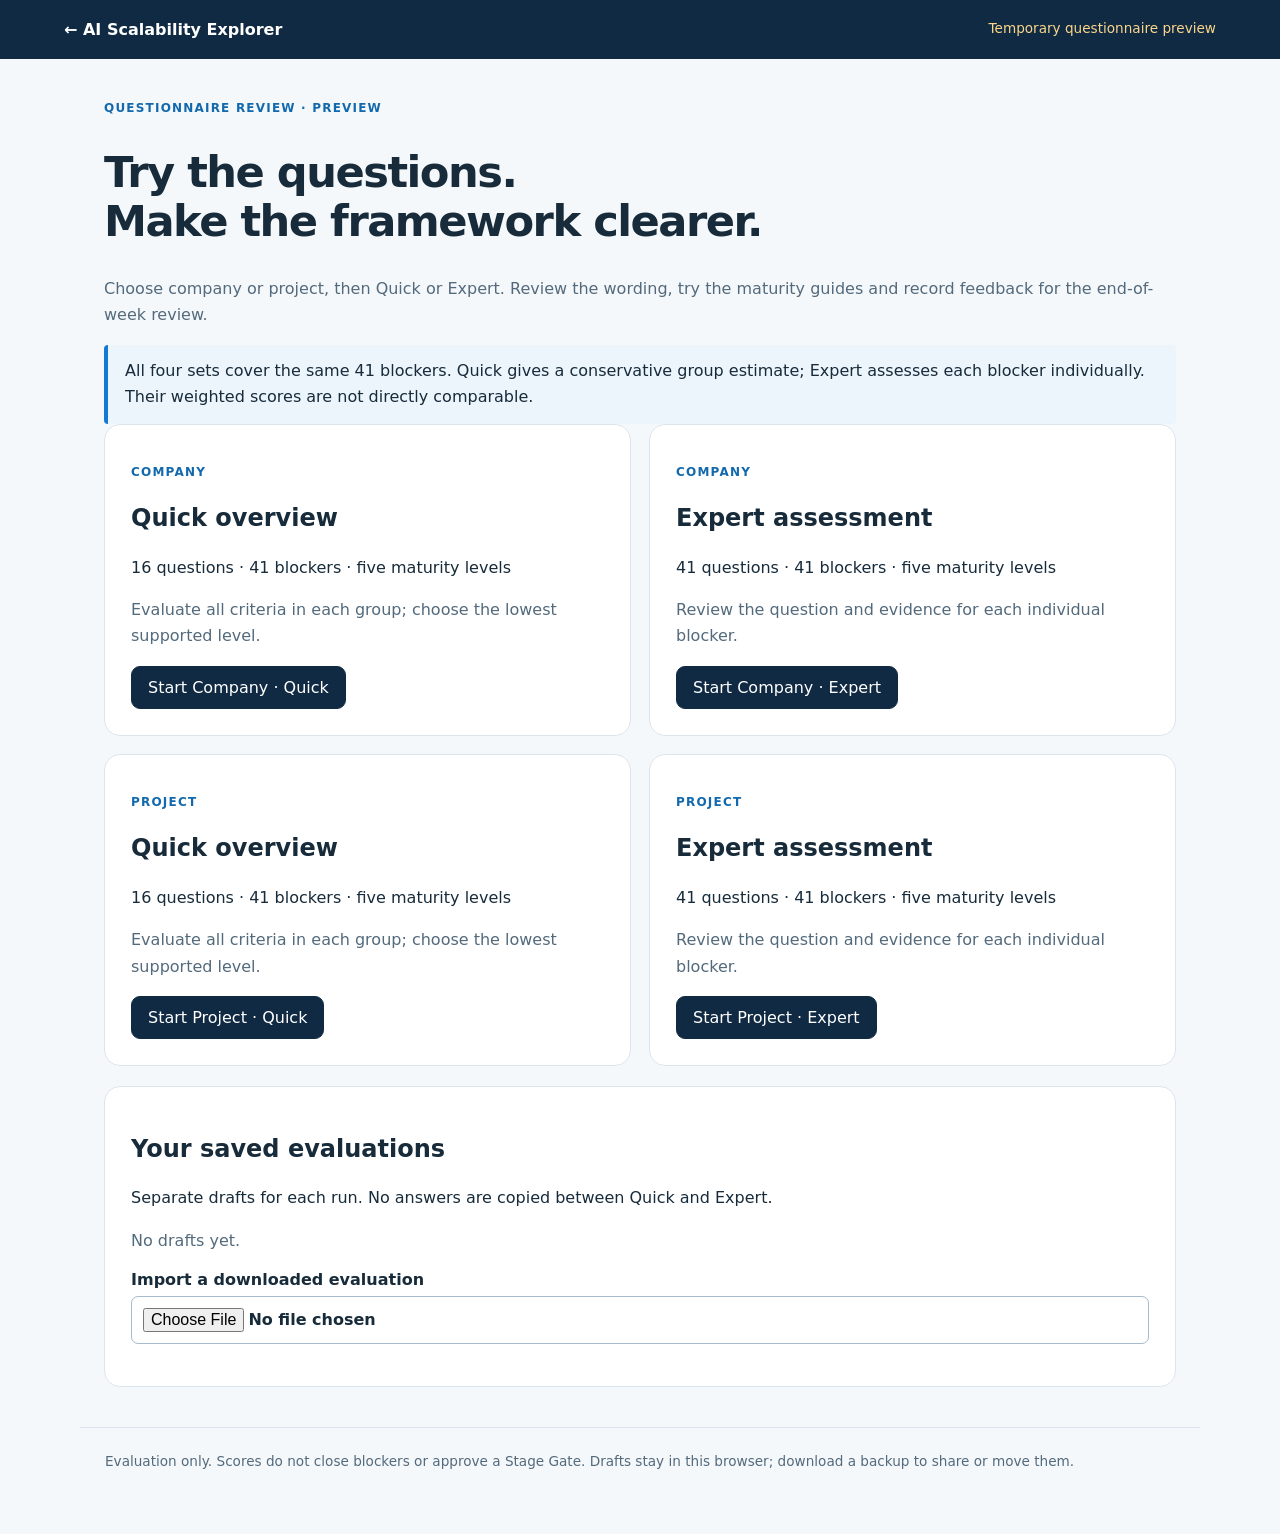
==== assessment-preview/index.html @ f918178c "Add isolated four-questionnaire evaluation preview" ====
<!doctype html>
<html lang="en">
<head>
  <meta charset="utf-8"><meta name="viewport" content="width=device-width,initial-scale=1">
  <title>Questionnaire review · AI Scalability Explorer</title>
  <link rel="stylesheet" href="styles.css">
  <script src="model.js" defer></script><script src="app.js" defer></script>
</head>
<body>
  <header><a href="../">← AI Scalability Explorer</a><span>Temporary questionnaire preview</span></header>
  <main id="app" tabindex="-1"><p>Loading the four questionnaires…</p></main>
  <p id="storage-status" role="status" aria-live="polite"></p>
  <footer>Evaluation only. Scores do not close blockers or approve a Stage Gate. Drafts stay in this browser; download a backup to share or move them.</footer>
</body>
</html>
---- assessment-preview/styles.css ----
:root{font-family:Inter,system-ui,sans-serif;color:#172b3a;background:#f5f8fb;font-synthesis:none;--navy:#102a43;--blue:#1269ad;--line:#dce5ed}*{box-sizing:border-box}body{margin:0}header{background:var(--navy);color:white;padding:20px 5%;display:flex;justify-content:space-between;gap:15px;flex-wrap:wrap}header a{color:white;text-decoration:none;font-weight:700}header span{font-size:.85rem;color:#fbd68a}main{max-width:1120px;margin:40px auto;padding:0 24px}h1{font-size:clamp(1.8rem,4vw,2.7rem);letter-spacing:-.035em;line-height:1.15}h2{line-height:1.35}p{line-height:1.65}.muted,small{color:#536a7c}.eyebrow{text-transform:uppercase;letter-spacing:.1em;font-size:.75rem;font-weight:800;color:var(--blue)}.cards{display:grid;grid-template-columns:repeat(2,minmax(0,1fr));gap:18px}.card,.question,.panel{background:#fff;border:1px solid var(--line);border-radius:16px;padding:26px;margin:20px 0}.cards .card{margin:0}.tools{display:flex;gap:10px;align-items:center;flex-wrap:wrap;margin:20px 0}button,.button{font:inherit;display:inline-block;border:1px solid #b5c8d6;border-radius:9px;background:white;color:var(--navy);padding:11px 16px;cursor:pointer;text-decoration:none}button:hover,.button:hover{background:#ecf4fb}button.primary{background:var(--navy);color:white;border-color:var(--navy)}button:disabled{opacity:.4;cursor:default}button:focus-visible,a:focus-visible,input:focus-visible,textarea:focus-visible,select:focus-visible,summary:focus-visible{outline:3px solid #1687db;outline-offset:3px}.metadata{display:grid;grid-template-columns:1fr 1fr;gap:16px}label.field{display:block;font-weight:650;margin:15px 0}input:not([type=radio]):not([type=checkbox]),textarea,select{font:inherit;width:100%;padding:11px;border:1px solid #a7bbca;border-radius:7px;background:white;color:#172b3a;margin-top:7px}textarea{min-height:95px;resize:vertical}fieldset{padding:0;border:0;margin:20px 0}legend{font-weight:750;margin-bottom:12px}.option{display:flex;align-items:flex-start;gap:12px;padding:16px;border:1px solid var(--line);border-radius:10px;margin:9px 0;cursor:pointer;line-height:1.5}.option:has(input:checked){border-color:#1479d2;background:#edf6ff;box-shadow:inset 3px 0 #1479d2}.option input{margin-top:5px;flex-shrink:0}.option strong{display:block;margin-bottom:5px}.option span{display:block}.notice{background:#fff5db;border-left:4px solid #bd8600;padding:13px 17px;line-height:1.65;border-radius:4px}.info{background:#edf5fc;border-color:#1479d2}.statusline{background:#edf4f9;border-radius:9px;padding:12px 16px;display:flex;gap:16px;flex-wrap:wrap}.statusline strong{color:var(--navy)}progress{width:100%;height:10px;accent-color:var(--blue)}details{border-top:1px solid var(--line);padding:15px 0}summary{cursor:pointer;font-weight:650;line-height:1.5}.trace{padding:0 0 20px}.trace li{margin:8px 0;line-height:1.6}.criteria{white-space:pre-line;line-height:1.7}.metrics{display:grid;grid-template-columns:repeat(3,1fr);gap:16px}.metric{padding:20px;background:#fff;border:1px solid var(--line);border-radius:12px}.metric strong{display:block;font-size:1.9rem;margin-bottom:6px}.table-wrap{overflow-x:auto}table{width:100%;border-collapse:collapse;font-size:.92rem}th,td{text-align:left;border-bottom:1px solid var(--line);padding:12px;vertical-align:top}th{background:#edf4f9}.result-answer{break-inside:avoid;border-bottom:1px solid var(--line);padding:18px 0}.result-answer p{white-space:pre-wrap}.error{color:#9a2525}#storage-status{max-width:1072px;margin:20px auto;padding:0 24px;color:#536a7c}footer{max-width:1120px;margin:40px auto;padding:25px;color:#536a7c;border-top:1px solid var(--line);font-size:.85rem}.hidden{display:none!important}@media(max-width:650px){main{margin-top:24px;padding:0 16px}.cards,.metadata,.metrics{grid-template-columns:1fr}.card,.question,.panel{padding:18px}header{padding:17px}.tools button{flex-grow:1}}@media print{header,.tools,footer,#storage-status,button{display:none!important}body{background:white}main{margin:0;max-width:none;padding:0}.panel{border:0;padding:0}.metrics{grid-template-columns:repeat(3,1fr)}details{display:block}details> :not(summary){display:block}h2,h3{break-after:avoid}.table-wrap{overflow:visible}.result-answer{break-inside:avoid}a{color:inherit}}
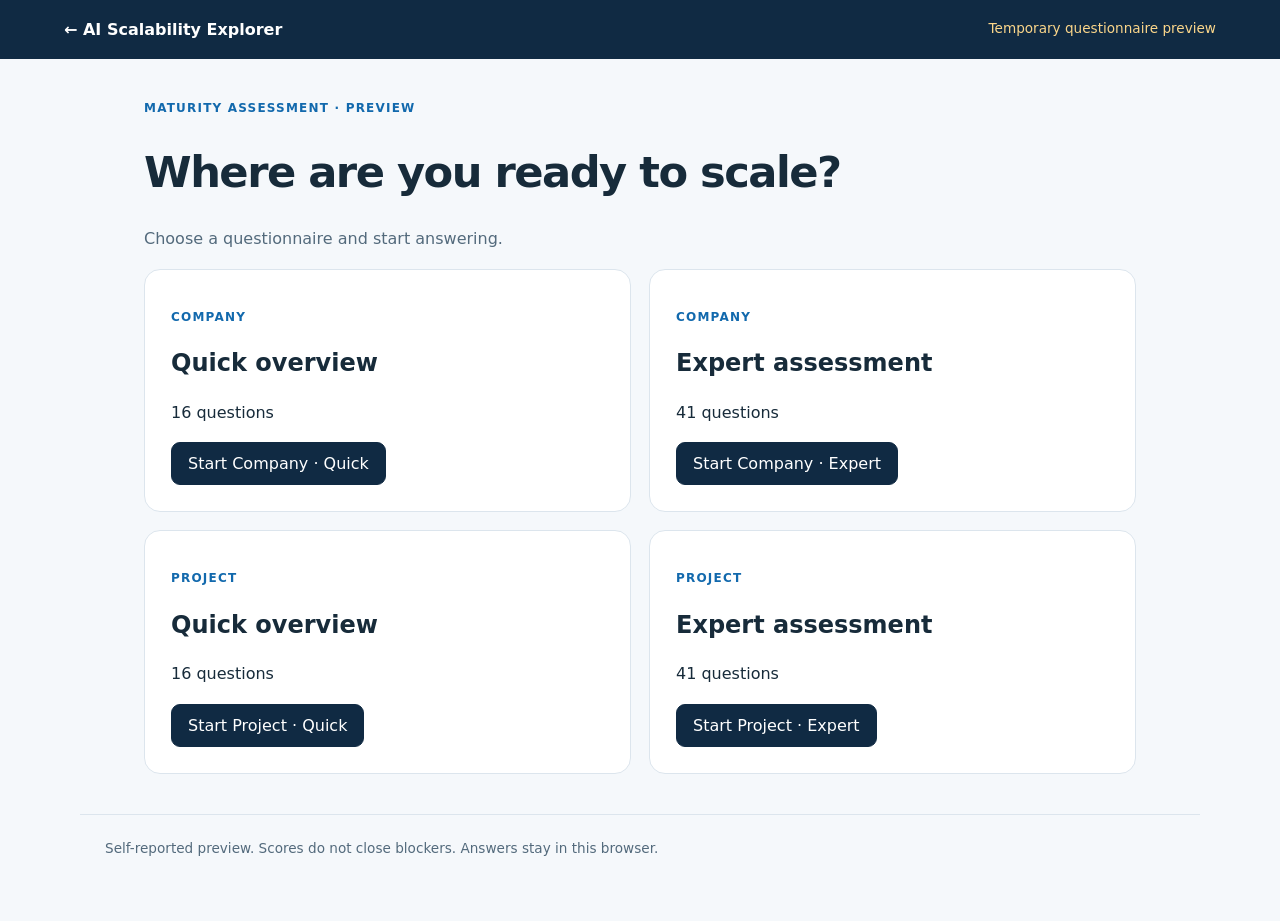
==== commit 7f7a1415: "Simplify questionnaire review with radar and personalised timeline" ====
--- a/assessment-preview/index.html
+++ b/assessment-preview/index.html
@@ -4,12 +4,13 @@
   <meta charset="utf-8"><meta name="viewport" content="width=device-width,initial-scale=1">
   <title>Questionnaire review · AI Scalability Explorer</title>
   <link rel="stylesheet" href="styles.css">
-  <script src="model.js" defer></script><script src="app.js" defer></script>
+  <link rel="stylesheet" href="simplified.css">
+  <script src="model.js" defer></script><script src="views.js" defer></script><script src="app.js" defer></script>
 </head>
 <body>
   <header><a href="../">← AI Scalability Explorer</a><span>Temporary questionnaire preview</span></header>
   <main id="app" tabindex="-1"><p>Loading the four questionnaires…</p></main>
   <p id="storage-status" role="status" aria-live="polite"></p>
-  <footer>Evaluation only. Scores do not close blockers or approve a Stage Gate. Drafts stay in this browser; download a backup to share or move them.</footer>
+  <footer>Self-reported preview. Scores do not close blockers. Answers stay in this browser.</footer>
 </body>
 </html>
--- a/assessment-preview/simplified.css
+++ b/assessment-preview/simplified.css
@@ -0,0 +1,5 @@
+.sr-only{position:absolute;width:1px;height:1px;padding:0;margin:-1px;overflow:hidden;clip:rect(0,0,0,0);white-space:nowrap;border:0}
+.radar-panel{background:white;border:1px solid #dce5ed;border-radius:18px;padding:16px 20px;text-align:center;max-width:850px;margin:20px auto}
+.radar{display:block;width:100%;max-height:570px;margin:auto}.radar-caption{font-size:.88rem;margin:0 0 12px}.result-actions{justify-content:center}.pdf-only{display:none}.drafts{display:flex;gap:10px;flex-wrap:wrap}.drafts small{display:block;margin-top:4px}.option{padding:12px 16px}.question{max-width:850px;margin:20px auto}.pdf-enabler{break-inside:avoid;border-bottom:1px solid #dce5ed;padding:12px 0}main{max-width:1040px}
+@media print{.pdf-only{display:block;break-before:page}.radar-panel{max-width:650px;border:0}.radar{max-height:450px}.sr-only{display:none}.pdf-enabler p{line-height:1.5;font-size:11pt}h1{font-size:24pt}.radar-caption{font-size:10pt}@page{size:A4;margin:16mm}}
+@media(max-width:600px){.radar-panel{padding:6px 0}.radar{min-height:310px}.radar-caption{padding:0 16px}.option strong{display:inline;margin-right:10px}}
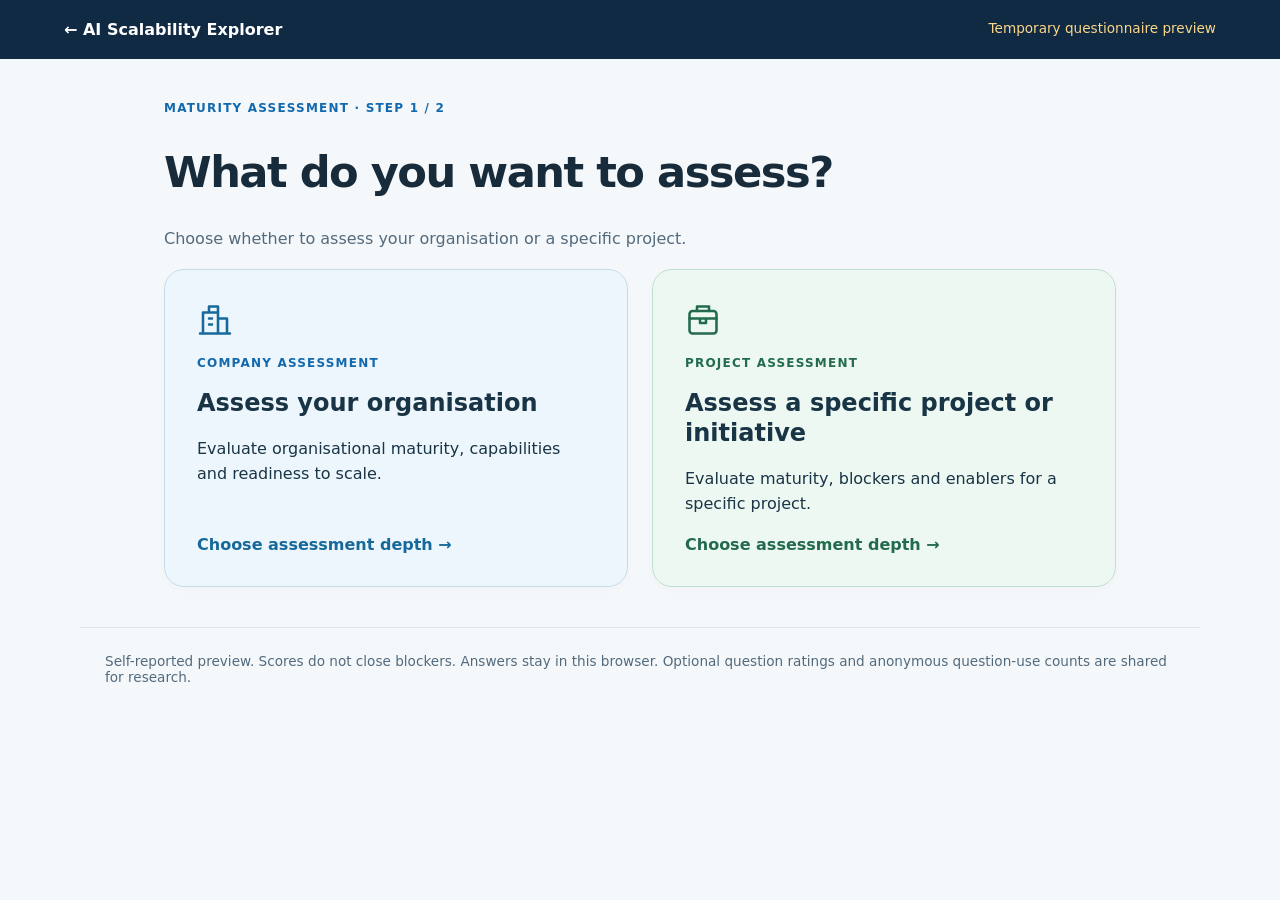
==== commit cd4127e1: "Restore October question quality review with current master catalogue compatibility" ====
--- a/assessment-preview/index.html
+++ b/assessment-preview/index.html
@@ -4,13 +4,13 @@
   <meta charset="utf-8"><meta name="viewport" content="width=device-width,initial-scale=1">
   <title>Questionnaire review · AI Scalability Explorer</title>
   <link rel="stylesheet" href="styles.css">
-  <link rel="stylesheet" href="simplified.css">
-  <script src="model.js" defer></script><script src="views.js" defer></script><script src="app.js" defer></script>
+  <link rel="stylesheet" href="simplified.css?v=20261027-review">
+  <script src="model.js?v=20261027-review" defer></script><script src="views.js?v=20261027-review" defer></script><script src="feedback.js?v=20261027-review" defer></script><script src="app.js?v=20261027-review" defer></script>
 </head>
 <body>
   <header><a href="../">← AI Scalability Explorer</a><span>Temporary questionnaire preview</span></header>
   <main id="app" tabindex="-1"><p>Loading the four questionnaires…</p></main>
   <p id="storage-status" role="status" aria-live="polite"></p>
-  <footer>Self-reported preview. Scores do not close blockers. Answers stay in this browser.</footer>
+  <footer>Self-reported preview. Scores do not close blockers. Answers stay in this browser. Optional question ratings and anonymous question-use counts are shared for research.</footer>
 </body>
 </html>
--- a/assessment-preview/simplified.css
+++ b/assessment-preview/simplified.css
@@ -3,3 +3,16 @@
 .radar{display:block;width:100%;max-height:570px;margin:auto}.radar-caption{font-size:.88rem;margin:0 0 12px}.result-actions{justify-content:center}.pdf-only{display:none}.drafts{display:flex;gap:10px;flex-wrap:wrap}.drafts small{display:block;margin-top:4px}.option{padding:12px 16px}.question{max-width:850px;margin:20px auto}.pdf-enabler{break-inside:avoid;border-bottom:1px solid #dce5ed;padding:12px 0}main{max-width:1040px}
 @media print{.pdf-only{display:block;break-before:page}.radar-panel{max-width:650px;border:0}.radar{max-height:450px}.sr-only{display:none}.pdf-enabler p{line-height:1.5;font-size:11pt}h1{font-size:24pt}.radar-caption{font-size:10pt}@page{size:A4;margin:16mm}}
 @media(max-width:600px){.radar-panel{padding:6px 0}.radar{min-height:310px}.radar-caption{padding:0 16px}.option strong{display:inline;margin-right:10px}}
+.coffee-break{text-align:center;max-width:660px;margin:36px auto;padding:32px 24px;background:#fff;border:1px solid #dce5ed;border-radius:24px}.coffee-break h1{margin:20px 0 14px}.coffee-estimate{font-size:1.2rem}.coffee-break .tools{justify-content:center}.coffee-art{position:relative;width:160px;height:145px;margin:24px auto 0}.coffee-illustration{position:absolute;inset:0;width:100%;height:100%;overflow:visible}.steam{position:absolute;bottom:92px;width:12px;height:37px;border-left:3px solid #8baab9;border-radius:50%;animation:coffee-steam 2.4s ease-in-out infinite}.steam-one{left:49px}.steam-two{left:77px;animation-delay:-.8s}.steam-three{left:102px;animation-delay:-1.6s}.coffee-countdown{display:flex;flex-direction:column;align-items:center;justify-content:center;width:84px;height:84px;margin:24px auto;border:2px solid #cee4ef;border-radius:50%;color:#16577c;font-variant-numeric:tabular-nums}.coffee-countdown span{font-size:2rem;font-weight:750;line-height:1.1}.coffee-countdown small{font-size:.75rem}@keyframes coffee-steam{0%{transform:translateY(7px) scaleX(.8);opacity:0}30%{opacity:.7}100%{transform:translateY(-15px) scaleX(1.2);opacity:0}}@media(prefers-reduced-motion:reduce){.steam{animation:none;opacity:.6}}
+.radar-controls{display:flex;justify-content:center;gap:20px;flex-wrap:wrap;text-align:left}.radar-controls label{display:flex;align-items:center;gap:10px;font-size:.9rem}.radar-controls select{width:auto;max-width:100%;padding:8px 12px;border:1px solid #b9cedd;border-radius:8px;background:white;color:#173f5f;font:inherit}.radar-view-title{font-size:1.1rem;margin:20px 0 0}.radar-legend{display:grid;grid-template-columns:1fr 1fr;gap:10px 30px;text-align:left;font-size:.88rem;line-height:1.4;margin:0 20px 24px;padding-left:22px}.radar-legend li::marker{color:#1379ad;font-weight:700}@media(max-width:600px){.radar-legend{grid-template-columns:1fr}.radar-controls{padding:15px;gap:10px}.radar-controls label{flex-wrap:wrap}}@media print{.radar-controls{display:none}.radar-legend{font-size:9pt}}
+
+.question-context{background:#f0f6fa;border-left:3px solid #267da6;padding:14px 20px;margin:22px 0}.question-context h3{font-size:1rem;margin:0 0 8px}.question-context p,.question-help p{font-size:.95rem;line-height:1.65;margin:0}.question-help{margin:12px 0;padding:12px 16px;border:1px solid #d8e3eb;border-radius:8px}.question-help summary{font-weight:600;cursor:pointer}.question-help[open] summary{margin-bottom:12px}.option .answer-description{display:block;font-size:.95rem;line-height:1.55;margin-top:8px;font-weight:400}.option .answer-examples{display:block;font-size:.9rem;line-height:1.5;margin-top:10px;color:#365267}.answer-examples b{display:block;margin-bottom:5px}.answer-examples span{display:block;margin:5px 0}.option{align-items:flex-start}.option input{margin-top:5px;flex-shrink:0}.response-note-label{display:block;margin:20px 0 8px;font-weight:600}#response-note{box-sizing:border-box;width:100%;padding:12px;font:inherit;border:1px solid #b9cedd;border-radius:8px}.clear-answer{margin:12px 0}@media(max-width:600px){.question-context{padding:12px}.option .answer-description{font-size:.9rem}}
+
+/* Compact single-level assessment */
+.rating-control{margin:14px 0 8px}.rating-control>label{display:flex;align-items:center;justify-content:space-between;font-size:.9rem;font-weight:600;gap:12px}.rating-control output{color:#126c9a}#rating-slider{display:block;width:100%;margin:12px 0 0;accent-color:#078ac7;cursor:pointer;height:22px}.rating-ticks{display:flex;justify-content:space-between}.rating-ticks button{border:0;background:none;padding:2px 10px;min-width:30px;color:#435b6c}.rating-ticks button[aria-pressed=true]{color:#0677b0;font-weight:800;background:#e4f3fb}.selected-guidance{padding:14px 16px;border:1px solid #d8e3eb;border-radius:8px;font-size:.92rem;line-height:1.5}.selected-guidance>strong,.selected-guidance .answer-description,.selected-guidance .answer-examples,.selected-guidance .answer-examples b{display:block}.selected-guidance .answer-description{margin-top:6px}.selected-guidance .answer-examples{margin-top:8px;color:#365267}.selected-guidance .answer-examples span{display:block;margin:3px 0}.rating-alternatives{display:flex;align-items:center;gap:8px;flex-wrap:wrap;margin:10px 0}.rating-alternatives button{font-size:.86rem;padding:7px 12px}.rating-alternatives button[aria-pressed=true]{background:#e4f3fb;border-color:#078ac7}.rating-alternatives .clear-answer{margin:0 0 0 auto}.response-notes textarea{margin-top:8px}.question .question-context{margin:12px 0;padding:10px 14px}.question .question-help{margin:7px 0;padding:8px 12px}.question>h2{margin-top:8px;margin-bottom:12px}.question>.eyebrow{margin-bottom:6px}.question>.muted{font-size:.85rem;margin:10px 0}.question .tools{margin-top:12px}.question{padding:22px}@media(min-width:900px){main{max-width:1000px}.question{padding:20px 26px}}@media(max-width:600px){.rating-control>label{flex-wrap:wrap}.selected-guidance{padding:12px}.question{padding:16px}}
+
+/* Scope, depth and named assessments */
+.scope-cards,.depth-cards{grid-template-columns:repeat(2,minmax(0,1fr));gap:24px}.scope-card{display:flex;flex-direction:column;align-items:flex-start;gap:18px;padding:32px;text-align:left;white-space:normal;border:1px solid #c6dce9;border-radius:20px;background:#edf6fc;color:#183445;box-shadow:0 3px 12px #14334b05}.scope-card.project{background:#edf8f2;border-color:#c0dfcf}.scope-card svg{width:36px;height:36px;fill:none;stroke:#17699b;stroke-width:1.7;stroke-linecap:round;stroke-linejoin:round}.scope-card.project svg{stroke:#236b4c}.scope-card .eyebrow{margin:0}.scope-heading{font-size:1.5rem;font-weight:750;line-height:1.25}.scope-description{font-size:1rem;line-height:1.6;font-weight:400}.scope-link{margin-top:auto;font-weight:650;color:#17699b}.project .scope-link,.project.eyebrow,.project .eyebrow{color:#236b4c}.scope-card:hover{border-color:#17699b;box-shadow:0 6px 18px #14334b12}.scope-card.project:hover{border-color:#236b4c}button:focus-visible,input:focus-visible{outline:3px solid #17699b;outline-offset:4px}.depth-label{margin-top:28px}.depth-cards .card{display:flex;flex-direction:column;align-items:flex-start;padding:30px}.depth-cards .card .primary{margin-top:auto}.depth-cards.project .primary{background:#236b4c}.depth-cards.project .card{border-color:#c0dfcf;background:#f5fbf7}.question-count{font-weight:650}.save-assessment{max-width:850px;margin:24px auto}.save-assessment label{display:block;font-weight:650;margin-bottom:8px}.save-name-row{display:flex;gap:12px}.save-name-row input{min-width:0;flex:1;font:inherit;padding:12px;border:1px solid #9eb9ca;border-radius:8px}.save-assessment [role=status]{font-size:.9rem;color:#425e71}.drafts button{max-width:100%;text-align:left;overflow-wrap:anywhere}.drafts small{color:#425e71}.assessment-name,#profile-title{overflow-wrap:anywhere}.assessment-name{font-weight:650}@media(max-width:650px){.scope-cards,.depth-cards{grid-template-columns:1fr}.scope-card{padding:24px}.save-name-row{flex-direction:column}}@media print{.save-assessment{display:none}}
+.depth-cards.company .card{background:#edf6fc;border-color:#c6dce9}.depth-cards.company .primary{background:#17699b}
+/* Optional question research feedback */
+.question-feedback{background:#f6f9fc}.question-feedback .feedback-intro{font-size:.85rem;margin:6px 0 12px}.feedback-row{display:flex;justify-content:space-between;align-items:center;gap:12px;margin:12px 0}.feedback-row small,.question-feedback>small{display:block;font-size:.76rem;color:#506777;line-height:1.5}.feedback-stars{display:flex;align-items:center;flex-shrink:0}.feedback-stars button{padding:4px;background:transparent;border:0;color:#718390;font-size:1.8rem;line-height:1.1;min-width:32px}.feedback-stars button.filled{color:#a66a00}.feedback-stars button:hover{background:#fff1ca}.feedback-value{font-size:.75rem;min-width:58px;text-align:right}.feedback-actions{display:flex;gap:8px;margin-top:12px}.feedback-actions button{font-size:.76rem;padding:5px 9px}.question-feedback .feedback-status{font-size:.8rem;margin:8px 0}@media(max-width:650px){.feedback-row{align-items:flex-start;flex-direction:column;gap:4px}}
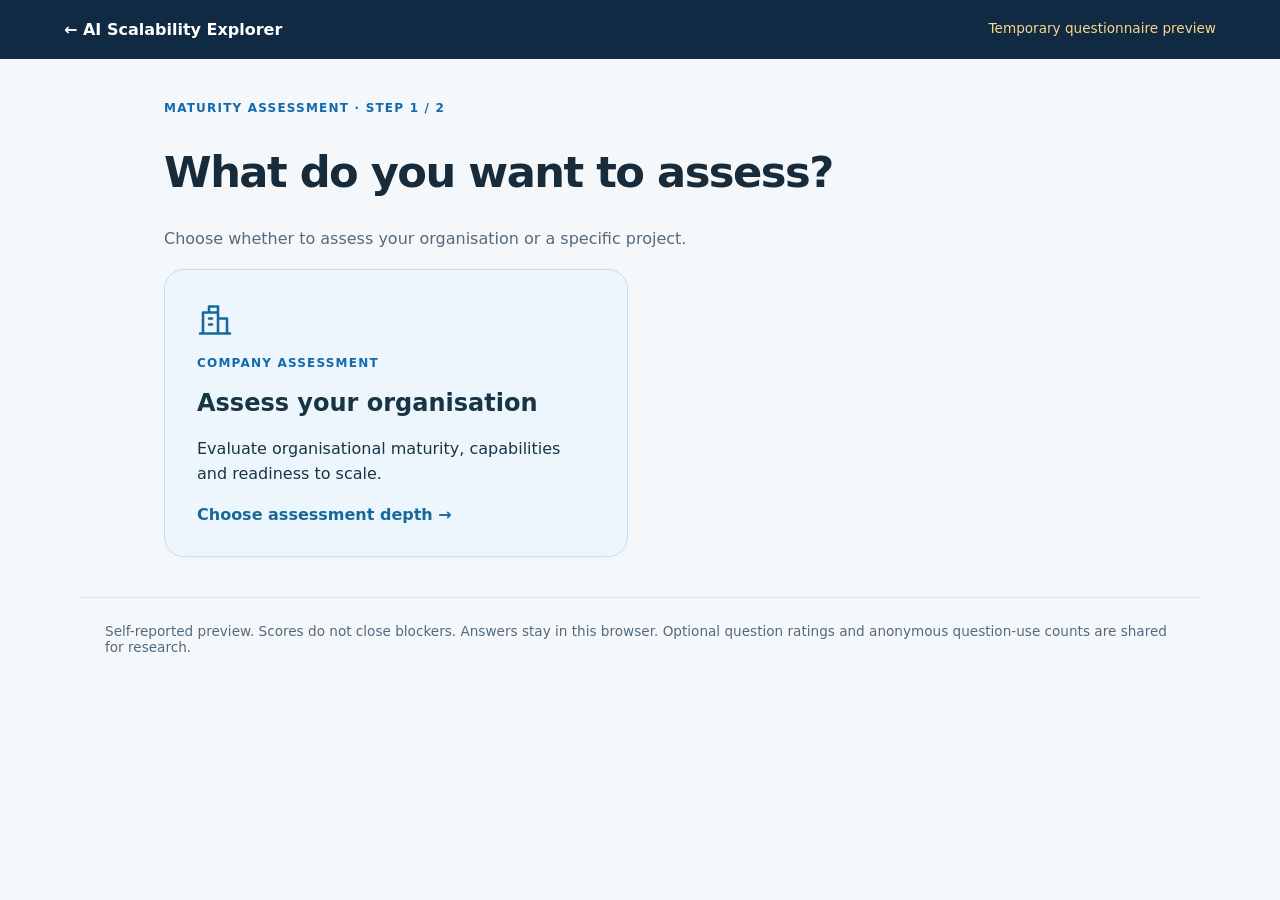
==== commit e63bb830: "Export maturity answers and mark completed assessments" ====
--- a/assessment-preview/index.html
+++ b/assessment-preview/index.html
@@ -5,8 +5,8 @@
   <title>Questionnaire review · AI Scalability Explorer</title>
   <link rel="stylesheet" href="styles.css">
   <link rel="stylesheet" href="simplified.css?v=20261027-review">
-  <script src="model.js?v=20261027-review" defer></script><script src="views.js?v=20261027-review" defer></script><script src="feedback.js?v=20261027-review" defer></script><script src="app.js?v=20261027-review" defer></script>
-</head>
+  <script src="model.js?v=20261123-answers-completion" defer></script><script src="views.js?v=20261123-answers-completion" defer></script><script src="feedback.js?v=20261027-review" defer></script><script src="app.js?v=20261123-answers-completion" defer></script>
+<style>.assessment-completed,.completion-panel:has(strong:first-child){border-color:#9bcdb4}.assessment-completed{background:#edf9f1!important}.completion-panel{margin:1rem 0}</style></head>
 <body>
   <header><a href="../">← AI Scalability Explorer</a><span>Temporary questionnaire preview</span></header>
   <main id="app" tabindex="-1"><p>Loading the four questionnaires…</p></main>
@@ -14,3 +14,4 @@
   <footer>Self-reported preview. Scores do not close blockers. Answers stay in this browser. Optional question ratings and anonymous question-use counts are shared for research.</footer>
 </body>
 </html>
+
